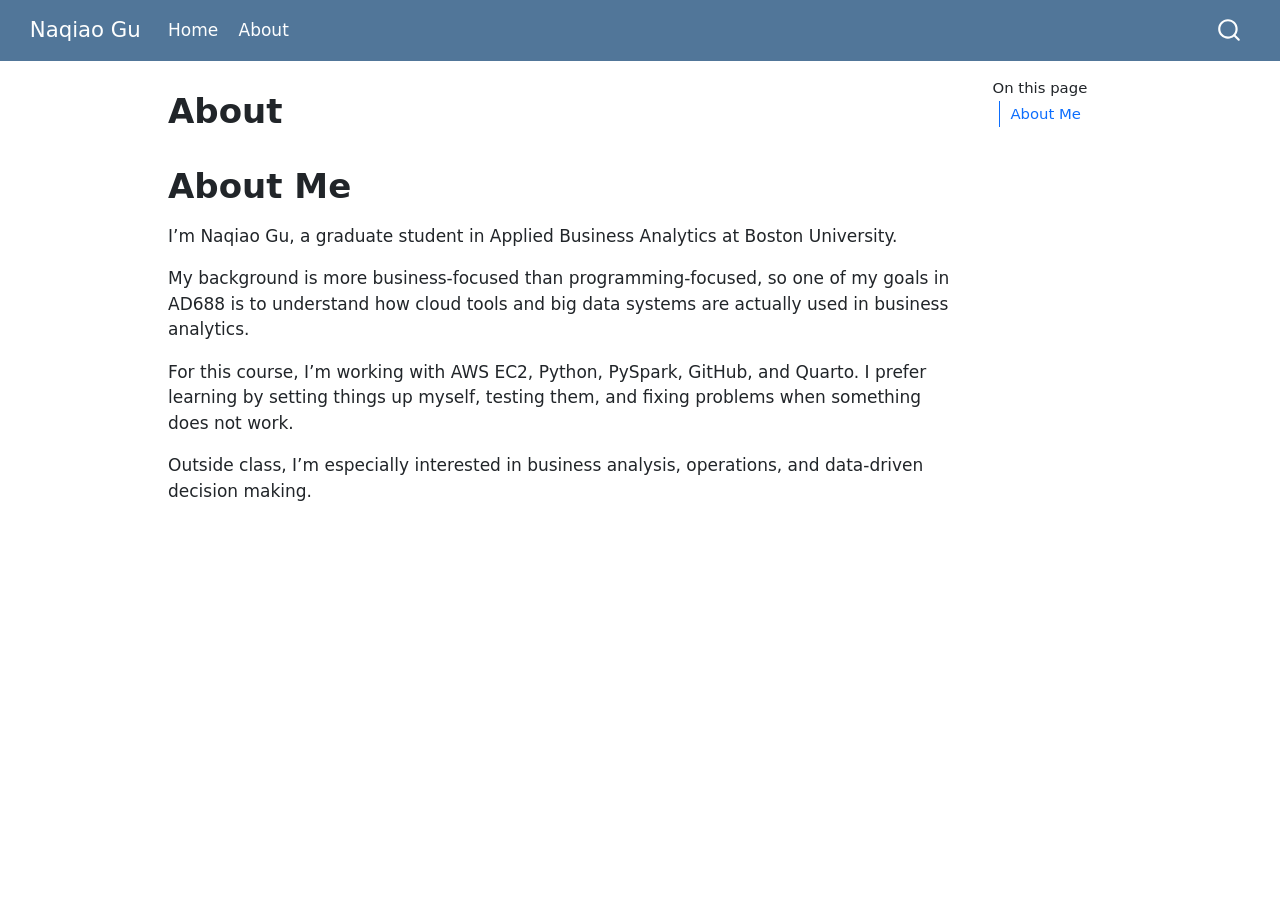
==== about.html @ d94e6d08 "Built site for gh-pages" ====
<!DOCTYPE html>
<html xmlns="http://www.w3.org/1999/xhtml" lang="en" xml:lang="en"><head>

<meta charset="utf-8">
<meta name="generator" content="quarto-1.10.18">

<meta name="viewport" content="width=device-width, initial-scale=1.0, user-scalable=yes">


<title>About – Naqiao Gu</title>
<style>
/* Default styles provided by pandoc.
** See https://pandoc.org/MANUAL.html#variables-for-html for config info.
*/
span.smallcaps{font-variant: small-caps;}
div.columns{display: flex; gap: 1.5em;}
div.column{flex: auto;}
@media screen {
div.columns{gap: min(4vw, 1.5em);}
div.column{overflow-x: auto;}
}
div.hanging-indent{margin-left: 1.5em; text-indent: -1.5em;}
ul.task-list{list-style: none;}
ul.task-list li input[type="checkbox"] {
  width: 0.8em;
  margin: 0 0.8em 0.2em -1em; /* quarto-specific, see https://github.com/quarto-dev/quarto-cli/issues/4556 */ 
  vertical-align: middle;
}
</style>


<script src="site_libs/quarto-nav/quarto-nav.js"></script>
<script src="site_libs/quarto-nav/headroom.min.js"></script>
<script src="site_libs/clipboard/clipboard.min.js"></script>
<script src="site_libs/quarto-search/autocomplete.umd.js"></script>
<script src="site_libs/quarto-search/fuse.min.js"></script>
<script src="site_libs/quarto-search/quarto-search.js"></script>
<meta name="quarto:offset" content="./">
<script src="site_libs/quarto-html/quarto.js" type="module"></script>
<script src="site_libs/quarto-html/tabsets/tabsets.js" type="module"></script>
<script src="site_libs/quarto-html/popper.min.js"></script>
<script src="site_libs/quarto-html/tippy.umd.min.js"></script>
<script src="site_libs/quarto-html/anchor.min.js"></script>
<link href="site_libs/quarto-html/tippy.css" rel="stylesheet">
<link href="site_libs/quarto-html/quarto-syntax-highlighting-64a204ab8560d761af7679ceaba22944.css" rel="stylesheet" id="quarto-text-highlighting-styles">
<script src="site_libs/bootstrap/bootstrap.min.js"></script>
<link href="site_libs/bootstrap/bootstrap-icons.css" rel="stylesheet">
<link href="site_libs/bootstrap/bootstrap-4cce99103d6ed51ab0ab2fcaf4b5357e.min.css" rel="stylesheet" append-hash="true" id="quarto-bootstrap" data-mode="light">
<script id="quarto-search-options" type="application/json">{
  "location": "navbar",
  "copy-button": false,
  "collapse-after": 3,
  "panel-placement": "end",
  "type": "overlay",
  "limit": 50,
  "keyboard-shortcut": [
    "f",
    "/",
    "s"
  ],
  "show-item-context": false,
  "language": {
    "search-no-results-text": "No results",
    "search-matching-documents-text": "matching documents",
    "search-copy-link-title": "Copy link to search",
    "search-hide-matches-text": "Hide additional matches",
    "search-more-match-text": "more match in this document",
    "search-more-matches-text": "more matches in this document",
    "search-clear-button-title": "Clear",
    "search-text-placeholder": "",
    "search-detached-cancel-button-title": "Cancel",
    "search-submit-button-title": "Submit",
    "search-label": "Search"
  }
}</script>


</head>

<body class="nav-fixed quarto-light">

<div id="quarto-search-results"></div>
  <header id="quarto-header" class="headroom fixed-top">
    <nav class="navbar navbar-expand-lg " data-bs-theme="dark">
      <div class="navbar-container container-fluid">
      <div class="navbar-brand-container mx-auto">
    <a class="navbar-brand" href="./index.html">
    <span class="navbar-title">Naqiao Gu</span>
    </a>
  </div>
            <div id="quarto-search" class="" title="Search"></div>
          <button class="navbar-toggler" type="button" data-bs-toggle="collapse" data-bs-target="#navbarCollapse" aria-controls="navbarCollapse" role="menu" aria-expanded="false" aria-label="Toggle navigation" onclick="if (window.quartoToggleHeadroom) { window.quartoToggleHeadroom(); }">
  <span class="navbar-toggler-icon"></span>
</button>
          <div class="collapse navbar-collapse" id="navbarCollapse">
            <ul class="navbar-nav navbar-nav-scroll me-auto">
  <li class="nav-item">
    <a class="nav-link" href="./index.html"> 
<span class="menu-text">Home</span></a>
  </li>  
  <li class="nav-item">
    <a class="nav-link active" href="./about.html" aria-current="page"> 
<span class="menu-text">About</span></a>
  </li>  
</ul>
          </div> <!-- /navcollapse -->
            <div class="quarto-navbar-tools">
</div>
      </div> <!-- /container-fluid -->
    </nav>
</header>
<!-- content -->
<div id="quarto-content" class="quarto-container page-columns page-rows-contents page-layout-article page-navbar">
<!-- sidebar -->
<!-- margin-sidebar -->
    <div id="quarto-margin-sidebar" class="sidebar margin-sidebar">
        <nav id="TOC" role="doc-toc" class="toc-active">
    <h2 id="toc-title">On this page</h2>
   
  <ul>
  <li><a href="#about-me" id="toc-about-me" class="nav-link active" data-scroll-target="#about-me">About Me</a></li>
  </ul>
</nav>
    </div>
<!-- main -->
<main class="content" id="quarto-document-content">

<header id="title-block-header" class="quarto-title-block default">
<div class="quarto-title">
<h1 class="title">About</h1>
</div>



<div class="quarto-title-meta">

    
  
    
  </div>
  


</header>


<section id="about-me" class="level1">
<h1>About Me</h1>
<p>I’m Naqiao Gu, a graduate student in Applied Business Analytics at Boston University.</p>
<p>My background is more business-focused than programming-focused, so one of my goals in AD688 is to understand how cloud tools and big data systems are actually used in business analytics.</p>
<p>For this course, I’m working with AWS EC2, Python, PySpark, GitHub, and Quarto. I prefer learning by setting things up myself, testing them, and fixing problems when something does not work.</p>
<p>Outside class, I’m especially interested in business analysis, operations, and data-driven decision making.</p>


</section>

</main> <!-- /main -->
<script id="quarto-html-after-body" type="application/javascript">
  window.document.addEventListener("DOMContentLoaded", function (event) {
    const icon = "";
    const anchorJS = new window.AnchorJS();
    anchorJS.options = {
      placement: 'right',
      icon: icon
    };
    anchorJS.add('.anchored');
    const isCodeAnnotation = (el) => {
      for (const clz of el.classList) {
        if (clz.startsWith('code-annotation-')) {                     
          return true;
        }
      }
      return false;
    }
    const onCopySuccess = function(e) {
      // button target
      const button = e.trigger;
      // don't keep focus
      button.blur();
      // flash "checked"
      button.classList.add('code-copy-button-checked');
      var currentTitle = button.getAttribute("title");
      button.setAttribute("title", "Copied!");
      let tooltip;
      if (window.bootstrap) {
        button.setAttribute("data-bs-toggle", "tooltip");
        button.setAttribute("data-bs-placement", "left");
        button.setAttribute("data-bs-title", "Copied!");
        tooltip = new bootstrap.Tooltip(button, 
          { trigger: "manual", 
            customClass: "code-copy-button-tooltip",
            offset: [0, -8]});
        tooltip.show();    
      }
      setTimeout(function() {
        if (tooltip) {
          tooltip.hide();
          button.removeAttribute("data-bs-title");
          button.removeAttribute("data-bs-toggle");
          button.removeAttribute("data-bs-placement");
        }
        button.setAttribute("title", currentTitle);
        button.classList.remove('code-copy-button-checked');
      }, 1000);
      // clear code selection
      e.clearSelection();
    }
    const getTextToCopy = function(trigger) {
      const outerScaffold = trigger.parentElement.cloneNode(true);
      const codeEl = outerScaffold.querySelector('code');
      for (const childEl of codeEl.children) {
        if (isCodeAnnotation(childEl)) {
          childEl.remove();
        }
      }
      return codeEl.innerText;
    }
    const clipboard = new window.ClipboardJS('.code-copy-button:not([data-in-quarto-modal])', {
      text: getTextToCopy
    });
    clipboard.on('success', onCopySuccess);
    if (window.document.getElementById('quarto-embedded-source-code-modal')) {
      const clipboardModal = new window.ClipboardJS('.code-copy-button[data-in-quarto-modal]', {
        text: getTextToCopy,
        container: window.document.getElementById('quarto-embedded-source-code-modal')
      });
      clipboardModal.on('success', onCopySuccess);
    }
      var localhostRegex = new RegExp(/^(?:http|https):\/\/localhost\:?[0-9]*\//);
      var mailtoRegex = new RegExp(/^mailto:/);
        var filterRegex = new RegExp('/' + window.location.host + '/');
      var isInternal = (href) => {
          return filterRegex.test(href) || localhostRegex.test(href) || mailtoRegex.test(href);
      }
      // Inspect non-navigation links and adorn them if external
     var links = window.document.querySelectorAll('a[href]:not(.nav-link):not(.navbar-brand):not(.toc-action):not(.sidebar-link):not(.sidebar-item-toggle):not(.pagination-link):not(.no-external):not([aria-hidden]):not(.dropdown-item):not(.quarto-navigation-tool):not(.about-link)');
      for (var i=0; i<links.length; i++) {
        const link = links[i];
        if (!isInternal(link.href)) {
          // undo the damage that might have been done by quarto-nav.js in the case of
          // links that we want to consider external
          if (link.dataset.originalHref !== undefined) {
            link.href = link.dataset.originalHref;
          }
        }
      }
    function tippyHover(el, contentFn, onTriggerFn, onUntriggerFn) {
      const config = {
        allowHTML: true,
        maxWidth: 500,
        delay: 100,
        arrow: false,
        appendTo: function(el) {
            return el.parentElement;
        },
        interactive: true,
        interactiveBorder: 10,
        theme: 'quarto',
        placement: 'bottom-start',
      };
      if (contentFn) {
        config.content = contentFn;
      }
      if (onTriggerFn) {
        config.onTrigger = onTriggerFn;
      }
      if (onUntriggerFn) {
        config.onUntrigger = onUntriggerFn;
      }
      window.tippy(el, config); 
    }
    const noterefs = window.document.querySelectorAll('a[role="doc-noteref"]');
    for (var i=0; i<noterefs.length; i++) {
      const ref = noterefs[i];
      tippyHover(ref, function() {
        // use id or data attribute instead here
        let href = ref.getAttribute('data-footnote-href') || ref.getAttribute('href');
        try { href = new URL(href).hash; } catch {}
        const id = href.replace(/^#\/?/, "");
        const note = window.document.getElementById(id);
        if (note) {
          return note.innerHTML;
        } else {
          return "";
        }
      });
    }
    const xrefs = window.document.querySelectorAll('a.quarto-xref');
    const processXRef = (id, note) => {
      // Strip column container classes
      const stripColumnClz = (el) => {
        el.classList.remove("page-full", "page-columns");
        if (el.children) {
          for (const child of el.children) {
            stripColumnClz(child);
          }
        }
      }
      stripColumnClz(note)
      if (id === null || id.startsWith('sec-')) {
        // Special case sections, only their first couple elements
        const container = document.createElement("div");
        if (note.children && note.children.length > 2) {
          container.appendChild(note.children[0].cloneNode(true));
          for (let i = 1; i < note.children.length; i++) {
            const child = note.children[i];
            if (child.tagName === "P" && child.innerText === "") {
              continue;
            } else {
              container.appendChild(child.cloneNode(true));
              break;
            }
          }
          if (window.Quarto?.typesetMath) {
            window.Quarto.typesetMath(container);
          }
          return container.innerHTML
        } else {
          if (window.Quarto?.typesetMath) {
            window.Quarto.typesetMath(note);
          }
          return note.innerHTML;
        }
      } else {
        // Remove any anchor links if they are present
        const anchorLink = note.querySelector('a.anchorjs-link');
        if (anchorLink) {
          anchorLink.remove();
        }
        if (window.Quarto?.typesetMath) {
          window.Quarto.typesetMath(note);
        }
        if (note.classList.contains("callout")) {
          return note.outerHTML;
        } else {
          return note.innerHTML;
        }
      }
    }
    for (var i=0; i<xrefs.length; i++) {
      const xref = xrefs[i];
      tippyHover(xref, undefined, function(instance) {
        instance.disable();
        let url = xref.getAttribute('href');
        let hash = undefined; 
        if (url.startsWith('#')) {
          hash = url;
        } else {
          try { hash = new URL(url).hash; } catch {}
        }
        if (hash) {
          const id = hash.replace(/^#\/?/, "");
          const note = window.document.getElementById(id);
          if (note !== null) {
            try {
              const html = processXRef(id, note.cloneNode(true));
              instance.setContent(html);
            } finally {
              instance.enable();
              instance.show();
            }
          } else {
            // See if we can fetch this
            fetch(url.split('#')[0])
            .then(res => res.text())
            .then(html => {
              const parser = new DOMParser();
              const htmlDoc = parser.parseFromString(html, "text/html");
              const note = htmlDoc.getElementById(id);
              if (note !== null) {
                const html = processXRef(id, note);
                instance.setContent(html);
              } 
            }).finally(() => {
              instance.enable();
              instance.show();
            });
          }
        } else {
          // See if we can fetch a full url (with no hash to target)
          // This is a special case and we should probably do some content thinning / targeting
          fetch(url)
          .then(res => res.text())
          .then(html => {
            const parser = new DOMParser();
            const htmlDoc = parser.parseFromString(html, "text/html");
            const note = htmlDoc.querySelector('main.content');
            if (note !== null) {
              // This should only happen for chapter cross references
              // (since there is no id in the URL)
              // remove the first header
              if (note.children.length > 0 && note.children[0].tagName === "HEADER") {
                note.children[0].remove();
              }
              const html = processXRef(null, note);
              instance.setContent(html);
            } 
          }).finally(() => {
            instance.enable();
            instance.show();
          });
        }
      }, function(instance) {
      });
    }
        let selectedAnnoteEl;
        const selectorForAnnotation = ( cell, annotation) => {
          let cellAttr = 'data-code-cell="' + cell + '"';
          let lineAttr = 'data-code-annotation="' +  annotation + '"';
          const selector = 'span[' + cellAttr + '][' + lineAttr + ']';
          return selector;
        }
        const selectCodeLines = (annoteEl) => {
          const doc = window.document;
          const targetCell = annoteEl.getAttribute("data-target-cell");
          const targetAnnotation = annoteEl.getAttribute("data-target-annotation");
          const annoteSpan = window.document.querySelector(selectorForAnnotation(targetCell, targetAnnotation));
          const lines = annoteSpan.getAttribute("data-code-lines").split(",");
          const lineIds = lines.map((line) => {
            return targetCell + "-" + line;
          })
          let top = null;
          let height = null;
          let parent = null;
          if (lineIds.length > 0) {
              //compute the position of the single el (top and bottom and make a div)
              const el = window.document.getElementById(lineIds[0]);
              top = el.offsetTop;
              height = el.offsetHeight;
              parent = el.parentElement.parentElement;
            if (lineIds.length > 1) {
              const lastEl = window.document.getElementById(lineIds[lineIds.length - 1]);
              const bottom = lastEl.offsetTop + lastEl.offsetHeight;
              height = bottom - top;
            }
            if (top !== null && height !== null && parent !== null) {
              // cook up a div (if necessary) and position it 
              let div = window.document.getElementById("code-annotation-line-highlight");
              if (div === null) {
                div = window.document.createElement("div");
                div.setAttribute("id", "code-annotation-line-highlight");
                div.style.position = 'absolute';
                parent.appendChild(div);
              }
              div.style.top = top - 2 + "px";
              div.style.height = height + 4 + "px";
              div.style.left = 0;
              let gutterDiv = window.document.getElementById("code-annotation-line-highlight-gutter");
              if (gutterDiv === null) {
                gutterDiv = window.document.createElement("div");
                gutterDiv.setAttribute("id", "code-annotation-line-highlight-gutter");
                gutterDiv.style.position = 'absolute';
                const codeCell = window.document.getElementById(targetCell);
                const gutter = codeCell.querySelector('.code-annotation-gutter');
                gutter.appendChild(gutterDiv);
              }
              gutterDiv.style.top = top - 2 + "px";
              gutterDiv.style.height = height + 4 + "px";
            }
            selectedAnnoteEl = annoteEl;
          }
        };
        const unselectCodeLines = () => {
          const elementsIds = ["code-annotation-line-highlight", "code-annotation-line-highlight-gutter"];
          elementsIds.forEach((elId) => {
            const div = window.document.getElementById(elId);
            if (div) {
              div.remove();
            }
          });
          selectedAnnoteEl = undefined;
        };
          // Handle positioning of the toggle
      window.addEventListener(
        "resize",
        throttle(() => {
          elRect = undefined;
          if (selectedAnnoteEl) {
            selectCodeLines(selectedAnnoteEl);
          }
        }, 10)
      );
      function throttle(fn, ms) {
      let throttle = false;
      let timer;
        return (...args) => {
          if(!throttle) { // first call gets through
              fn.apply(this, args);
              throttle = true;
          } else { // all the others get throttled
              if(timer) clearTimeout(timer); // cancel #2
              timer = setTimeout(() => {
                fn.apply(this, args);
                timer = throttle = false;
              }, ms);
          }
        };
      }
        // Attach click handler to the DT
        const annoteDls = window.document.querySelectorAll('dt[data-target-cell]');
        for (const annoteDlNode of annoteDls) {
          annoteDlNode.addEventListener('click', (event) => {
            const clickedEl = event.target;
            if (clickedEl !== selectedAnnoteEl) {
              unselectCodeLines();
              const activeEl = window.document.querySelector('dt[data-target-cell].code-annotation-active');
              if (activeEl) {
                activeEl.classList.remove('code-annotation-active');
              }
              selectCodeLines(clickedEl);
              clickedEl.classList.add('code-annotation-active');
            } else {
              // Unselect the line
              unselectCodeLines();
              clickedEl.classList.remove('code-annotation-active');
            }
          });
        }
    const findCites = (el) => {
      const parentEl = el.parentElement;
      if (parentEl) {
        const cites = parentEl.dataset.cites;
        if (cites) {
          return {
            el,
            cites: cites.split(' ')
          };
        } else {
          return findCites(el.parentElement)
        }
      } else {
        return undefined;
      }
    };
    var bibliorefs = window.document.querySelectorAll('a[role="doc-biblioref"]');
    for (var i=0; i<bibliorefs.length; i++) {
      const ref = bibliorefs[i];
      const citeInfo = findCites(ref);
      if (citeInfo) {
        tippyHover(citeInfo.el, function() {
          var popup = window.document.createElement('div');
          citeInfo.cites.forEach(function(cite) {
            var citeDiv = window.document.createElement('div');
            citeDiv.classList.add('hanging-indent');
            citeDiv.classList.add('csl-entry');
            var biblioDiv = window.document.getElementById('ref-' + cite);
            if (biblioDiv) {
              citeDiv.innerHTML = biblioDiv.innerHTML;
            }
            popup.appendChild(citeDiv);
          });
          return popup.innerHTML;
        });
      }
    }
  });
  </script>
</div> <!-- /content -->




</body></html>
---- site_libs/quarto-html/tippy.css ----
.tippy-box[data-animation=fade][data-state=hidden]{opacity:0}[data-tippy-root]{max-width:calc(100vw - 10px)}.tippy-box{position:relative;background-color:#333;color:#fff;border-radius:4px;font-size:14px;line-height:1.4;white-space:normal;outline:0;transition-property:transform,visibility,opacity}.tippy-box[data-placement^=top]>.tippy-arrow{bottom:0}.tippy-box[data-placement^=top]>.tippy-arrow:before{bottom:-7px;left:0;border-width:8px 8px 0;border-top-color:initial;transform-origin:center top}.tippy-box[data-placement^=bottom]>.tippy-arrow{top:0}.tippy-box[data-placement^=bottom]>.tippy-arrow:before{top:-7px;left:0;border-width:0 8px 8px;border-bottom-color:initial;transform-origin:center bottom}.tippy-box[data-placement^=left]>.tippy-arrow{right:0}.tippy-box[data-placement^=left]>.tippy-arrow:before{border-width:8px 0 8px 8px;border-left-color:initial;right:-7px;transform-origin:center left}.tippy-box[data-placement^=right]>.tippy-arrow{left:0}.tippy-box[data-placement^=right]>.tippy-arrow:before{left:-7px;border-width:8px 8px 8px 0;border-right-color:initial;transform-origin:center right}.tippy-box[data-inertia][data-state=visible]{transition-timing-function:cubic-bezier(.54,1.5,.38,1.11)}.tippy-arrow{width:16px;height:16px;color:#333}.tippy-arrow:before{content:"";position:absolute;border-color:transparent;border-style:solid}.tippy-content{position:relative;padding:5px 9px;z-index:1}
---- site_libs/quarto-html/quarto-syntax-highlighting-64a204ab8560d761af7679ceaba22944.css ----
/* quarto syntax highlight colors */
:root {
  --quarto-hl-ot-color: #003B4F;
  --quarto-hl-at-color: #657422;
  --quarto-hl-ss-color: #20794D;
  --quarto-hl-an-color: #5E5E5E;
  --quarto-hl-fu-color: #4758AB;
  --quarto-hl-st-color: #20794D;
  --quarto-hl-cf-color: #003B4F;
  --quarto-hl-op-color: #5E5E5E;
  --quarto-hl-er-color: #AD0000;
  --quarto-hl-bn-color: #AD0000;
  --quarto-hl-al-color: #AD0000;
  --quarto-hl-va-color: #111111;
  --quarto-hl-bu-color: inherit;
  --quarto-hl-ex-color: inherit;
  --quarto-hl-pp-color: #AD0000;
  --quarto-hl-in-color: #5E5E5E;
  --quarto-hl-vs-color: #20794D;
  --quarto-hl-wa-color: #5E5E5E;
  --quarto-hl-do-color: #5E5E5E;
  --quarto-hl-im-color: #00769E;
  --quarto-hl-ch-color: #20794D;
  --quarto-hl-dt-color: #AD0000;
  --quarto-hl-fl-color: #AD0000;
  --quarto-hl-co-color: #5E5E5E;
  --quarto-hl-cv-color: #5E5E5E;
  --quarto-hl-cn-color: #8f5902;
  --quarto-hl-sc-color: #5E5E5E;
  --quarto-hl-dv-color: #AD0000;
  --quarto-hl-kw-color: #003B4F;
}

/* other quarto variables */
:root {
  --quarto-font-monospace: SFMono-Regular, Menlo, Monaco, Consolas, "Liberation Mono", "Courier New", monospace;
}

/* syntax highlight based on Pandoc's rules */
pre > code.sourceCode > span {
  color: #003B4F;
}

code.sourceCode > span {
  color: #003B4F;
}

div.sourceCode,
div.sourceCode pre.sourceCode {
  color: #003B4F;
}

/* Normal */
code span {
  color: #003B4F;
}

/* Alert */
code span.al {
  color: #AD0000;
  font-style: inherit;
}

/* Annotation */
code span.an {
  color: #5E5E5E;
  font-style: inherit;
}

/* Attribute */
code span.at {
  color: #657422;
  font-style: inherit;
}

/* BaseN */
code span.bn {
  color: #AD0000;
  font-style: inherit;
}

/* BuiltIn */
code span.bu {
  font-style: inherit;
}

/* ControlFlow */
code span.cf {
  color: #003B4F;
  font-weight: bold;
  font-style: inherit;
}

/* Char */
code span.ch {
  color: #20794D;
  font-style: inherit;
}

/* Constant */
code span.cn {
  color: #8f5902;
  font-style: inherit;
}

/* Comment */
code span.co {
  color: #5E5E5E;
  font-style: inherit;
}

/* CommentVar */
code span.cv {
  color: #5E5E5E;
  font-style: italic;
}

/* Documentation */
code span.do {
  color: #5E5E5E;
  font-style: italic;
}

/* DataType */
code span.dt {
  color: #AD0000;
  font-style: inherit;
}

/* DecVal */
code span.dv {
  color: #AD0000;
  font-style: inherit;
}

/* Error */
code span.er {
  color: #AD0000;
  font-style: inherit;
}

/* Extension */
code span.ex {
  font-style: inherit;
}

/* Float */
code span.fl {
  color: #AD0000;
  font-style: inherit;
}

/* Function */
code span.fu {
  color: #4758AB;
  font-style: inherit;
}

/* Import */
code span.im {
  color: #00769E;
  font-style: inherit;
}

/* Information */
code span.in {
  color: #5E5E5E;
  font-style: inherit;
}

/* Keyword */
code span.kw {
  color: #003B4F;
  font-weight: bold;
  font-style: inherit;
}

/* Operator */
code span.op {
  color: #5E5E5E;
  font-style: inherit;
}

/* Other */
code span.ot {
  color: #003B4F;
  font-style: inherit;
}

/* Preprocessor */
code span.pp {
  color: #AD0000;
  font-style: inherit;
}

/* SpecialChar */
code span.sc {
  color: #5E5E5E;
  font-style: inherit;
}

/* SpecialString */
code span.ss {
  color: #20794D;
  font-style: inherit;
}

/* String */
code span.st {
  color: #20794D;
  font-style: inherit;
}

/* Variable */
code span.va {
  color: #111111;
  font-style: inherit;
}

/* VerbatimString */
code span.vs {
  color: #20794D;
  font-style: inherit;
}

/* Warning */
code span.wa {
  color: #5E5E5E;
  font-style: italic;
}

.prevent-inlining {
  content: "</";
}

/*# sourceMappingURL=9d8d5bb603a83b8298b89080a598c93b.css.map */
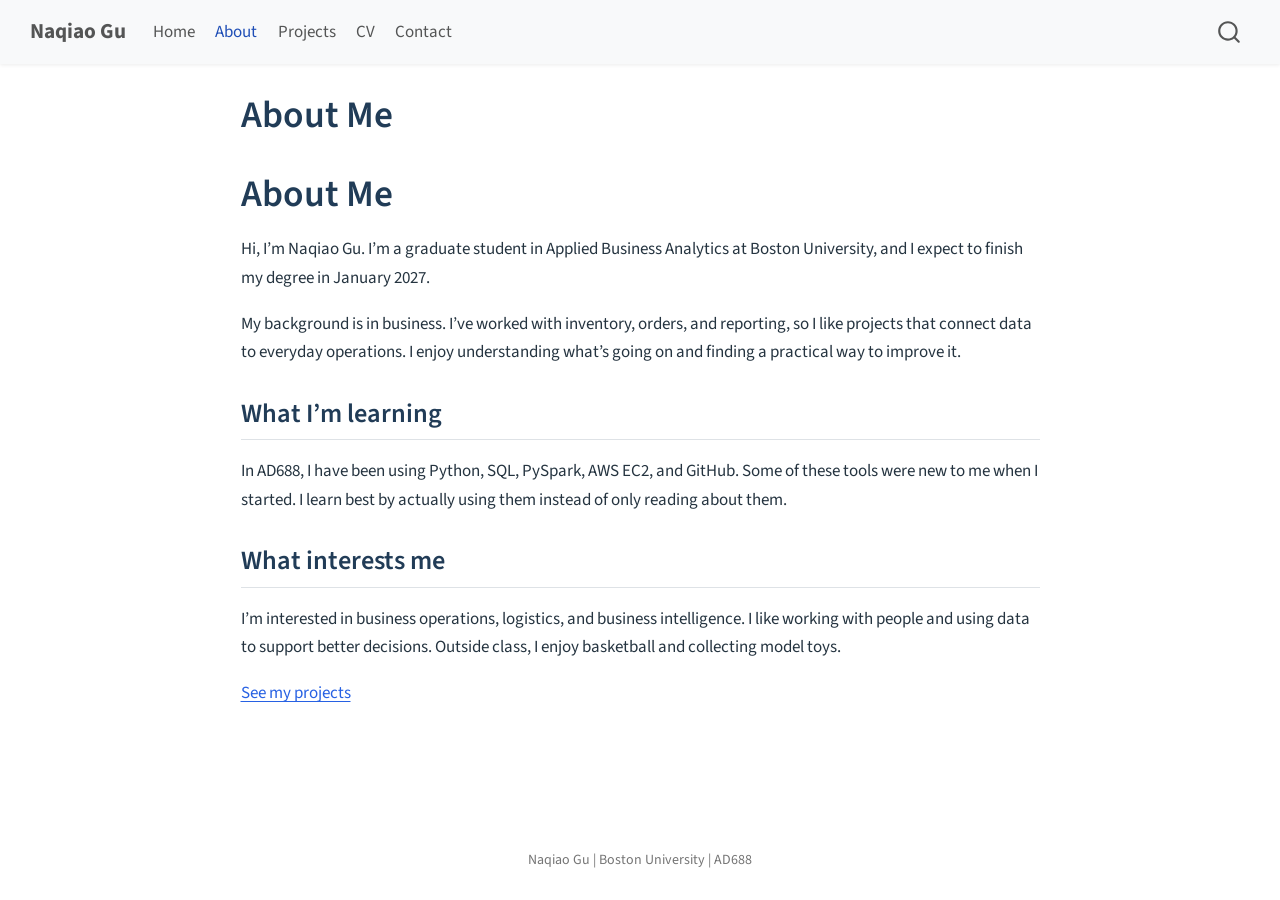
==== commit 0583f24f: "Built site for gh-pages" ====
--- a/about.html
+++ b/about.html
@@ -2,12 +2,12 @@
 <html xmlns="http://www.w3.org/1999/xhtml" lang="en" xml:lang="en"><head>
 
 <meta charset="utf-8">
-<meta name="generator" content="quarto-1.10.18">
+<meta name="generator" content="quarto-1.11.9">
 
 <meta name="viewport" content="width=device-width, initial-scale=1.0, user-scalable=yes">
 
 
-<title>About – Naqiao Gu</title>
+<title>About Me – Naqiao Gu</title>
 <style>
 /* Default styles provided by pandoc.
 ** See https://pandoc.org/MANUAL.html#variables-for-html for config info.
@@ -38,14 +38,15 @@
 <meta name="quarto:offset" content="./">
 <script src="site_libs/quarto-html/quarto.js" type="module"></script>
 <script src="site_libs/quarto-html/tabsets/tabsets.js" type="module"></script>
+<script src="site_libs/quarto-html/scrollable-regions/scrollable-regions.js" type="module"></script>
 <script src="site_libs/quarto-html/popper.min.js"></script>
 <script src="site_libs/quarto-html/tippy.umd.min.js"></script>
 <script src="site_libs/quarto-html/anchor.min.js"></script>
 <link href="site_libs/quarto-html/tippy.css" rel="stylesheet">
-<link href="site_libs/quarto-html/quarto-syntax-highlighting-64a204ab8560d761af7679ceaba22944.css" rel="stylesheet" id="quarto-text-highlighting-styles">
+<link href="site_libs/quarto-html/quarto-syntax-highlighting-63b5708e65d6cd79cd7618c58d0c21e7.css" rel="stylesheet" id="quarto-text-highlighting-styles">
 <script src="site_libs/bootstrap/bootstrap.min.js"></script>
 <link href="site_libs/bootstrap/bootstrap-icons.css" rel="stylesheet">
-<link href="site_libs/bootstrap/bootstrap-4cce99103d6ed51ab0ab2fcaf4b5357e.min.css" rel="stylesheet" append-hash="true" id="quarto-bootstrap" data-mode="light">
+<link href="site_libs/bootstrap/bootstrap-cb61c712ca1a7fe70a83faed8e4da2d7.min.css" rel="stylesheet" append-hash="true" id="quarto-bootstrap" data-mode="light">
 <script id="quarto-search-options" type="application/json">{
   "location": "navbar",
   "copy-button": false,
@@ -75,21 +76,21 @@
 }</script>
 
 
+<link rel="stylesheet" href="styles.css">
 </head>
 
-<body class="nav-fixed quarto-light">
+<body class="nav-fixed fullcontent quarto-light"><a id="quarto-skip-link" class="visually-hidden-focusable" href="#quarto-document-content">Skip to main content</a>
 
 <div id="quarto-search-results"></div>
   <header id="quarto-header" class="headroom fixed-top">
-    <nav class="navbar navbar-expand-lg " data-bs-theme="dark">
+    <nav class="navbar navbar-expand-lg " data-bs-theme="dark" aria-label="Site">
       <div class="navbar-container container-fluid">
       <div class="navbar-brand-container mx-auto">
     <a class="navbar-brand" href="./index.html">
     <span class="navbar-title">Naqiao Gu</span>
     </a>
   </div>
-            <div id="quarto-search" class="" title="Search"></div>
-          <button class="navbar-toggler" type="button" data-bs-toggle="collapse" data-bs-target="#navbarCollapse" aria-controls="navbarCollapse" role="menu" aria-expanded="false" aria-label="Toggle navigation" onclick="if (window.quartoToggleHeadroom) { window.quartoToggleHeadroom(); }">
+          <button class="navbar-toggler" type="button" data-bs-toggle="collapse" data-bs-target="#navbarCollapse" aria-controls="navbarCollapse" aria-expanded="false" aria-label="Toggle navigation" onclick="if (window.quartoToggleHeadroom) { window.quartoToggleHeadroom(); }">
   <span class="navbar-toggler-icon"></span>
 </button>
           <div class="collapse navbar-collapse" id="navbarCollapse">
@@ -102,10 +103,23 @@
     <a class="nav-link active" href="./about.html" aria-current="page"> 
 <span class="menu-text">About</span></a>
   </li>  
+  <li class="nav-item">
+    <a class="nav-link" href="./projects.html"> 
+<span class="menu-text">Projects</span></a>
+  </li>  
+  <li class="nav-item">
+    <a class="nav-link" href="./cv.html"> 
+<span class="menu-text">CV</span></a>
+  </li>  
+  <li class="nav-item">
+    <a class="nav-link" href="./contact.html"> 
+<span class="menu-text">Contact</span></a>
+  </li>  
 </ul>
           </div> <!-- /navcollapse -->
             <div class="quarto-navbar-tools">
 </div>
+            <div id="quarto-search" class="" title="Search"></div>
       </div> <!-- /container-fluid -->
     </nav>
 </header>
@@ -113,21 +127,13 @@
 <div id="quarto-content" class="quarto-container page-columns page-rows-contents page-layout-article page-navbar">
 <!-- sidebar -->
 <!-- margin-sidebar -->
-    <div id="quarto-margin-sidebar" class="sidebar margin-sidebar">
-        <nav id="TOC" role="doc-toc" class="toc-active">
-    <h2 id="toc-title">On this page</h2>
-   
-  <ul>
-  <li><a href="#about-me" id="toc-about-me" class="nav-link active" data-scroll-target="#about-me">About Me</a></li>
-  </ul>
-</nav>
-    </div>
+    
 <!-- main -->
-<main class="content" id="quarto-document-content">
+<main class="content" id="quarto-document-content" tabindex="-1">
 
 <header id="title-block-header" class="quarto-title-block default">
 <div class="quarto-title">
-<h1 class="title">About</h1>
+<h1 class="title">About Me</h1>
 </div>
 
 
@@ -146,12 +152,19 @@
 
 <section id="about-me" class="level1">
 <h1>About Me</h1>
-<p>I’m Naqiao Gu, a graduate student in Applied Business Analytics at Boston University.</p>
-<p>My background is more business-focused than programming-focused, so one of my goals in AD688 is to understand how cloud tools and big data systems are actually used in business analytics.</p>
-<p>For this course, I’m working with AWS EC2, Python, PySpark, GitHub, and Quarto. I prefer learning by setting things up myself, testing them, and fixing problems when something does not work.</p>
-<p>Outside class, I’m especially interested in business analysis, operations, and data-driven decision making.</p>
-
-
+<p>Hi, I’m Naqiao Gu. I’m a graduate student in Applied Business Analytics at Boston University, and I expect to finish my degree in January 2027.</p>
+<p>My background is in business. I’ve worked with inventory, orders, and reporting, so I like projects that connect data to everyday operations. I enjoy understanding what’s going on and finding a practical way to improve it.</p>
+<section id="what-im-learning" class="level2">
+<h2 class="anchored" data-anchor-id="what-im-learning">What I’m learning</h2>
+<p>In AD688, I have been using Python, SQL, PySpark, AWS EC2, and GitHub. Some of these tools were new to me when I started. I learn best by actually using them instead of only reading about them.</p>
+</section>
+<section id="what-interests-me" class="level2">
+<h2 class="anchored" data-anchor-id="what-interests-me">What interests me</h2>
+<p>I’m interested in business operations, logistics, and business intelligence. I like working with people and using data to support better decisions. Outside class, I enjoy basketball and collecting model toys.</p>
+<p><a href="./projects.html">See my projects</a></p>
+
+
+</section>
 </section>
 
 </main> <!-- /main -->
@@ -228,12 +241,31 @@
     }
       var localhostRegex = new RegExp(/^(?:http|https):\/\/localhost\:?[0-9]*\//);
       var mailtoRegex = new RegExp(/^mailto:/);
-        var filterRegex = new RegExp('/' + window.location.host + '/');
+        var filterRegex = new RegExp("https:\/\/irgengu-ai\.github\.io\/");
+      const newWindowLabel = "(opens in a new tab)";
+      const newWindowNoteId = "quarto-ext-newwindow-label";
+      // Links reference one hidden label through aria-describedby, so the
+      // announcement never changes their accessible name.
+      var describeNewWindow = (link) => {
+        if (!window.document.getElementById(newWindowNoteId)) {
+          var newWindowNote = window.document.createElement("span");
+          newWindowNote.id = newWindowNoteId;
+          newWindowNote.hidden = true;
+          newWindowNote.textContent = newWindowLabel;
+          window.document.body.appendChild(newWindowNote);
+        }
+        var describedBy = (link.getAttribute("aria-describedby") || "").split(/\s+/).filter(Boolean);
+        if (!describedBy.includes(newWindowNoteId)) {
+          describedBy.push(newWindowNoteId);
+          link.setAttribute("aria-describedby", describedBy.join(" "));
+        }
+      }
       var isInternal = (href) => {
           return filterRegex.test(href) || localhostRegex.test(href) || mailtoRegex.test(href);
       }
       // Inspect non-navigation links and adorn them if external
-     var links = window.document.querySelectorAll('a[href]:not(.nav-link):not(.navbar-brand):not(.toc-action):not(.sidebar-link):not(.sidebar-item-toggle):not(.pagination-link):not(.no-external):not([aria-hidden]):not(.dropdown-item):not(.quarto-navigation-tool):not(.about-link)');
+      window.quartoDecorateExternalLinks = function (root) {
+     var links = (root || window.document).querySelectorAll('a[href]:not(.nav-link):not(.navbar-brand):not(.toc-action):not(.sidebar-link):not(.sidebar-item-toggle):not(.pagination-link):not(.no-external):not([aria-hidden]):not(.dropdown-item):not(.quarto-navigation-tool):not(.about-link)');
       for (var i=0; i<links.length; i++) {
         const link = links[i];
         if (!isInternal(link.href)) {
@@ -242,8 +274,75 @@
           if (link.dataset.originalHref !== undefined) {
             link.href = link.dataset.originalHref;
           }
-        }
-      }
+            // target, if specified
+            link.setAttribute("target", "_blank");
+            if (link.getAttribute("rel") === null) {
+              link.setAttribute("rel", "noopener");
+            }
+            describeNewWindow(link);
+          if (!link.classList.contains('no-external-icon')) {
+          }
+        }
+      }
+      };
+      window.quartoDecorateExternalLinks(window.document);
+    // Esc closes the popup (WCAG 1.4.13) and focus leaving both trigger and
+    // popup closes it (WCAG 2.4.11); tippy handles neither for interactive popups.
+    const hideOnEscAndFocusOut = {
+      name: 'hideOnEscAndFocusOut',
+      defaultValue: true,
+      fn(instance) {
+        const dismiss = () => {
+          // A show scheduled by the trigger delay would otherwise reopen it
+          instance.clearDelayTimeouts();
+          instance.hide();
+        };
+        const onKeyDown = (event) => {
+          if (event.key !== 'Escape') {
+            return;
+          }
+          // Keep Esc from also reaching page handlers (e.g. reveal.js overview),
+          // except an open reveal.js slide menu, which Esc should close too.
+          // The menu handles keys only when its keyboard option is on.
+          const menuHandlesEsc = window.Reveal?.getPlugin?.('menu')?.isOpen() &&
+            window.Reveal.getConfig().menu?.keyboard !== false;
+          if (!menuHandlesEsc) {
+            event.stopPropagation();
+          }
+          if (instance.popper.contains(window.document.activeElement)) {
+            // Disabled while refocusing so the focus trigger does not reopen it
+            instance.disable();
+            instance.reference.focus();
+            instance.enable();
+          }
+          dismiss();
+        };
+        const onFocusOut = (event) => {
+          const target = event.relatedTarget;
+          if (target && !instance.reference.contains(target) &&
+              !instance.popper.contains(target)) {
+            dismiss();
+          }
+        };
+        // On the trigger too: a click trigger (code-annotations: select) has no
+        // blur handling. Attached for the instance's lifetime so leaving the
+        // trigger also cancels a show still pending on the trigger delay.
+        instance.reference.addEventListener('focusout', onFocusOut);
+        return {
+          onShow() {
+            window.document.addEventListener('keydown', onKeyDown, true);
+            instance.popper.addEventListener('focusout', onFocusOut);
+          },
+          onHide() {
+            window.document.removeEventListener('keydown', onKeyDown, true);
+            instance.popper.removeEventListener('focusout', onFocusOut);
+          },
+          onDestroy() {
+            instance.reference.removeEventListener('focusout', onFocusOut);
+          },
+        };
+      },
+    };
     function tippyHover(el, contentFn, onTriggerFn, onUntriggerFn) {
       const config = {
         allowHTML: true,
@@ -257,6 +356,7 @@
         interactiveBorder: 10,
         theme: 'quarto',
         placement: 'bottom-start',
+        plugins: [hideOnEscAndFocusOut],
       };
       if (contentFn) {
         config.content = contentFn;
@@ -419,44 +519,54 @@
           const lineIds = lines.map((line) => {
             return targetCell + "-" + line;
           })
-          let top = null;
-          let height = null;
-          let parent = null;
+          // Each band is positioned against its own containing block, which is
+          // not the offsetParent of the lines, so place it from client rects.
+          const placeBand = (band, firstEl, lastEl, codeBlock) => {
+            const container = band.offsetParent;
+            if (container === null) {
+              return;
+            }
+            const containerRect = container.getBoundingClientRect();
+            // Reveal.js scales slides with a transform, so convert client
+            // pixels back to the CSS pixels of the container.
+            const scale = containerRect.height / container.offsetHeight || 1;
+            const firstRect = firstEl.getBoundingClientRect();
+            const lastRect = lastEl.getBoundingClientRect();
+            const top = (firstRect.top - containerRect.top) / scale - container.clientTop + container.scrollTop;
+            const height = (lastRect.bottom - firstRect.top) / scale;
+            band.style.top = top - 2 + "px";
+            band.style.height = height + 4 + "px";
+            if (codeBlock) {
+              // Without the copy button wrapper, the containing block is wider
+              // than the code block, so span the code block explicitly.
+              const blockRect = codeBlock.getBoundingClientRect();
+              band.style.left = (blockRect.left - containerRect.left) / scale - container.clientLeft + container.scrollLeft + "px";
+              band.style.width = blockRect.width / scale + "px";
+            }
+          };
           if (lineIds.length > 0) {
-              //compute the position of the single el (top and bottom and make a div)
-              const el = window.document.getElementById(lineIds[0]);
-              top = el.offsetTop;
-              height = el.offsetHeight;
-              parent = el.parentElement.parentElement;
-            if (lineIds.length > 1) {
-              const lastEl = window.document.getElementById(lineIds[lineIds.length - 1]);
-              const bottom = lastEl.offsetTop + lastEl.offsetHeight;
-              height = bottom - top;
-            }
-            if (top !== null && height !== null && parent !== null) {
-              // cook up a div (if necessary) and position it 
-              let div = window.document.getElementById("code-annotation-line-highlight");
-              if (div === null) {
-                div = window.document.createElement("div");
-                div.setAttribute("id", "code-annotation-line-highlight");
-                div.style.position = 'absolute';
-                parent.appendChild(div);
-              }
-              div.style.top = top - 2 + "px";
-              div.style.height = height + 4 + "px";
-              div.style.left = 0;
-              let gutterDiv = window.document.getElementById("code-annotation-line-highlight-gutter");
-              if (gutterDiv === null) {
-                gutterDiv = window.document.createElement("div");
-                gutterDiv.setAttribute("id", "code-annotation-line-highlight-gutter");
-                gutterDiv.style.position = 'absolute';
-                const codeCell = window.document.getElementById(targetCell);
-                const gutter = codeCell.querySelector('.code-annotation-gutter');
-                gutter.appendChild(gutterDiv);
-              }
-              gutterDiv.style.top = top - 2 + "px";
-              gutterDiv.style.height = height + 4 + "px";
-            }
+            const el = window.document.getElementById(lineIds[0]);
+            const lastEl = window.document.getElementById(lineIds[lineIds.length - 1]);
+            const parent = el.parentElement.parentElement;
+            // cook up a div (if necessary) and position it
+            let div = window.document.getElementById("code-annotation-line-highlight");
+            if (div === null) {
+              div = window.document.createElement("div");
+              div.setAttribute("id", "code-annotation-line-highlight");
+              div.style.position = 'absolute';
+              parent.appendChild(div);
+            }
+            placeBand(div, el, lastEl, parent.closest("div.sourceCode") || parent);
+            let gutterDiv = window.document.getElementById("code-annotation-line-highlight-gutter");
+            if (gutterDiv === null) {
+              gutterDiv = window.document.createElement("div");
+              gutterDiv.setAttribute("id", "code-annotation-line-highlight-gutter");
+              gutterDiv.style.position = 'absolute';
+              const codeCell = window.document.getElementById(targetCell);
+              const gutter = codeCell.querySelector('.code-annotation-gutter');
+              gutter.appendChild(gutterDiv);
+            }
+            placeBand(gutterDiv, el, lastEl);
             selectedAnnoteEl = annoteEl;
           }
         };
@@ -555,7 +665,23 @@
     }
   });
   </script>
+  <script type="application/javascript">
+  window.quartoScrollableRegionsLabels = {"code":"Scrollable code","output":"Scrollable output"};
+  </script>
 </div> <!-- /content -->
+<footer class="footer">
+  <div class="nav-footer">
+    <div class="nav-footer-left">
+      &nbsp;
+    </div>   
+    <div class="nav-footer-center">
+<p>Naqiao Gu | Boston University | AD688</p>
+</div>
+    <div class="nav-footer-right">
+      &nbsp;
+    </div>
+  </div>
+</footer>
 
 
 
--- a/site_libs/quarto-html/quarto-syntax-highlighting-63b5708e65d6cd79cd7618c58d0c21e7.css
+++ b/site_libs/quarto-html/quarto-syntax-highlighting-63b5708e65d6cd79cd7618c58d0c21e7.css
@@ -0,0 +1,236 @@
+/* quarto syntax highlight colors */
+:root {
+  --quarto-hl-ot-color: #003B4F;
+  --quarto-hl-at-color: #657422;
+  --quarto-hl-ss-color: #20794D;
+  --quarto-hl-an-color: #5E5E5E;
+  --quarto-hl-fu-color: #4758AB;
+  --quarto-hl-st-color: #20794D;
+  --quarto-hl-cf-color: #003B4F;
+  --quarto-hl-op-color: #5E5E5E;
+  --quarto-hl-er-color: #AD0000;
+  --quarto-hl-bn-color: #AD0000;
+  --quarto-hl-al-color: #AD0000;
+  --quarto-hl-va-color: #111111;
+  --quarto-hl-bu-color: inherit;
+  --quarto-hl-ex-color: inherit;
+  --quarto-hl-pp-color: #AD0000;
+  --quarto-hl-in-color: #5E5E5E;
+  --quarto-hl-vs-color: #20794D;
+  --quarto-hl-wa-color: #5E5E5E;
+  --quarto-hl-do-color: #5E5E5E;
+  --quarto-hl-im-color: #00769E;
+  --quarto-hl-ch-color: #20794D;
+  --quarto-hl-dt-color: #AD0000;
+  --quarto-hl-fl-color: #AD0000;
+  --quarto-hl-co-color: #5E5E5E;
+  --quarto-hl-cv-color: #5E5E5E;
+  --quarto-hl-cn-color: #8f5902;
+  --quarto-hl-sc-color: #5E5E5E;
+  --quarto-hl-dv-color: #AD0000;
+  --quarto-hl-kw-color: #003B4F;
+}
+
+/* other quarto variables */
+:root {
+  --quarto-font-monospace: SFMono-Regular, Menlo, Monaco, Consolas, "Liberation Mono", "Courier New", monospace;
+}
+
+/* syntax highlight based on Pandoc's rules */
+pre > code.sourceCode > span {
+  color: #003B4F;
+}
+
+code.sourceCode > span {
+  color: #003B4F;
+}
+
+div.sourceCode,
+div.sourceCode pre.sourceCode {
+  color: #003B4F;
+}
+
+/* Normal */
+code span {
+  color: #003B4F;
+}
+
+/* Alert */
+code span.al {
+  color: #AD0000;
+  font-style: inherit;
+}
+
+/* Annotation */
+code span.an {
+  color: #5E5E5E;
+  font-style: inherit;
+}
+
+/* Attribute */
+code span.at {
+  color: #657422;
+  font-style: inherit;
+}
+
+/* BaseN */
+code span.bn {
+  color: #AD0000;
+  font-style: inherit;
+}
+
+/* BuiltIn */
+code span.bu {
+  font-style: inherit;
+}
+
+/* ControlFlow */
+code span.cf {
+  color: #003B4F;
+  font-weight: bold;
+  font-style: inherit;
+}
+
+/* Char */
+code span.ch {
+  color: #20794D;
+  font-style: inherit;
+}
+
+/* Constant */
+code span.cn {
+  color: #8f5902;
+  font-style: inherit;
+}
+
+/* Comment */
+code span.co {
+  color: #5E5E5E;
+  font-style: inherit;
+}
+
+/* CommentVar */
+code span.cv {
+  color: #5E5E5E;
+  font-style: italic;
+}
+
+/* Documentation */
+code span.do {
+  color: #5E5E5E;
+  font-style: italic;
+}
+
+/* DataType */
+code span.dt {
+  color: #AD0000;
+  font-style: inherit;
+}
+
+/* DecVal */
+code span.dv {
+  color: #AD0000;
+  font-style: inherit;
+}
+
+/* Error */
+code span.er {
+  color: #AD0000;
+  font-style: inherit;
+}
+
+/* Extension */
+code span.ex {
+  font-style: inherit;
+}
+
+/* Float */
+code span.fl {
+  color: #AD0000;
+  font-style: inherit;
+}
+
+/* Function */
+code span.fu {
+  color: #4758AB;
+  font-style: inherit;
+}
+
+/* Import */
+code span.im {
+  color: #00769E;
+  font-style: inherit;
+}
+
+/* Information */
+code span.in {
+  color: #5E5E5E;
+  font-style: inherit;
+}
+
+/* Keyword */
+code span.kw {
+  color: #003B4F;
+  font-weight: bold;
+  font-style: inherit;
+}
+
+/* Operator */
+code span.op {
+  color: #5E5E5E;
+  font-style: inherit;
+}
+
+/* Other */
+code span.ot {
+  color: #003B4F;
+  font-style: inherit;
+}
+
+/* Preprocessor */
+code span.pp {
+  color: #AD0000;
+  font-style: inherit;
+}
+
+/* SpecialChar */
+code span.sc {
+  color: #5E5E5E;
+  font-style: inherit;
+}
+
+/* SpecialString */
+code span.ss {
+  color: #20794D;
+  font-style: inherit;
+}
+
+/* String */
+code span.st {
+  color: #20794D;
+  font-style: inherit;
+}
+
+/* Variable */
+code span.va {
+  color: #111111;
+  font-style: inherit;
+}
+
+/* VerbatimString */
+code span.vs {
+  color: #20794D;
+  font-style: inherit;
+}
+
+/* Warning */
+code span.wa {
+  color: #5E5E5E;
+  font-style: italic;
+}
+
+.prevent-inlining {
+  content: "</";
+}
+
+/*# sourceMappingURL=054cc16b9e9817627be6994582d2ffb5.css.map */
--- a/styles.css
+++ b/styles.css
@@ -0,0 +1,18 @@
+/* Small style changes for a class portfolio */
+:root { --main-blue: #284d70; --soft: #f5f8fb; }
+body { color: #253440; line-height: 1.7; }
+.navbar { box-shadow: 0 1px 4px rgba(0,0,0,.08); }
+.navbar-brand { font-weight: 700; }
+h1, h2, h3 { color: #213c57; }
+h1 { font-size: 2.2rem; }
+h2 { margin-top: 1.8rem; font-size: 1.55rem; }
+main.content { max-width: 900px; }
+.intro { background: var(--soft); border-left: 5px solid var(--main-blue); padding: 2rem; border-radius: 7px; margin-bottom: 2rem; }
+.intro h1 { margin-top: 0; }
+.grid-2 { display: grid; grid-template-columns: repeat(2, minmax(0, 1fr)); gap: 1rem; margin-top: 1rem; }
+.info-card, .project-card { background: #fff; border: 1px solid #dfe7ec; border-radius: 8px; padding: 1.3rem; margin-bottom: 1.3rem; }
+.info-card h3, .project-card h2 { margin-top: 0; }
+.project-card img { border: 1px solid #e4e9ee; border-radius: 5px; }
+.btn { margin: .35rem .5rem .35rem 0; }
+#quarto-footer { color: #637586; }
+@media(max-width: 640px){ .grid-2 {grid-template-columns: 1fr;} .intro {padding: 1.25rem;} }
